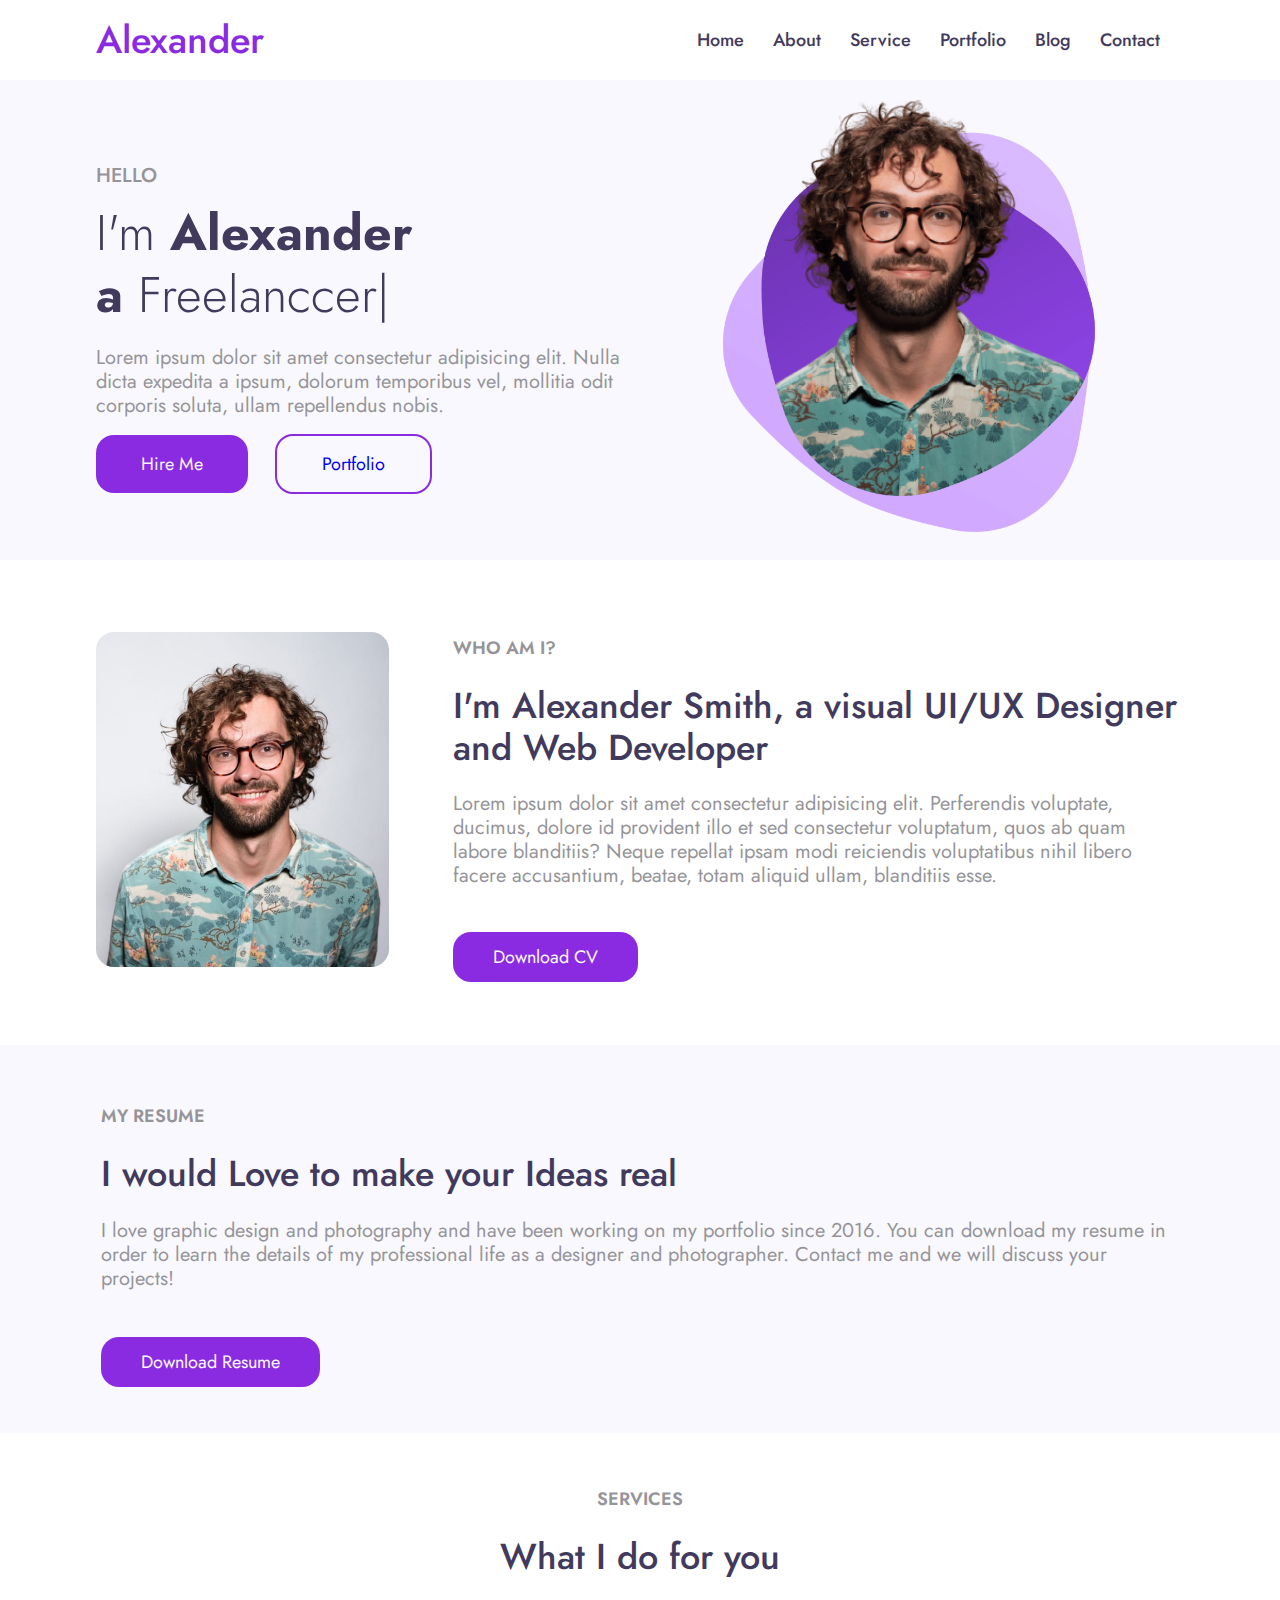
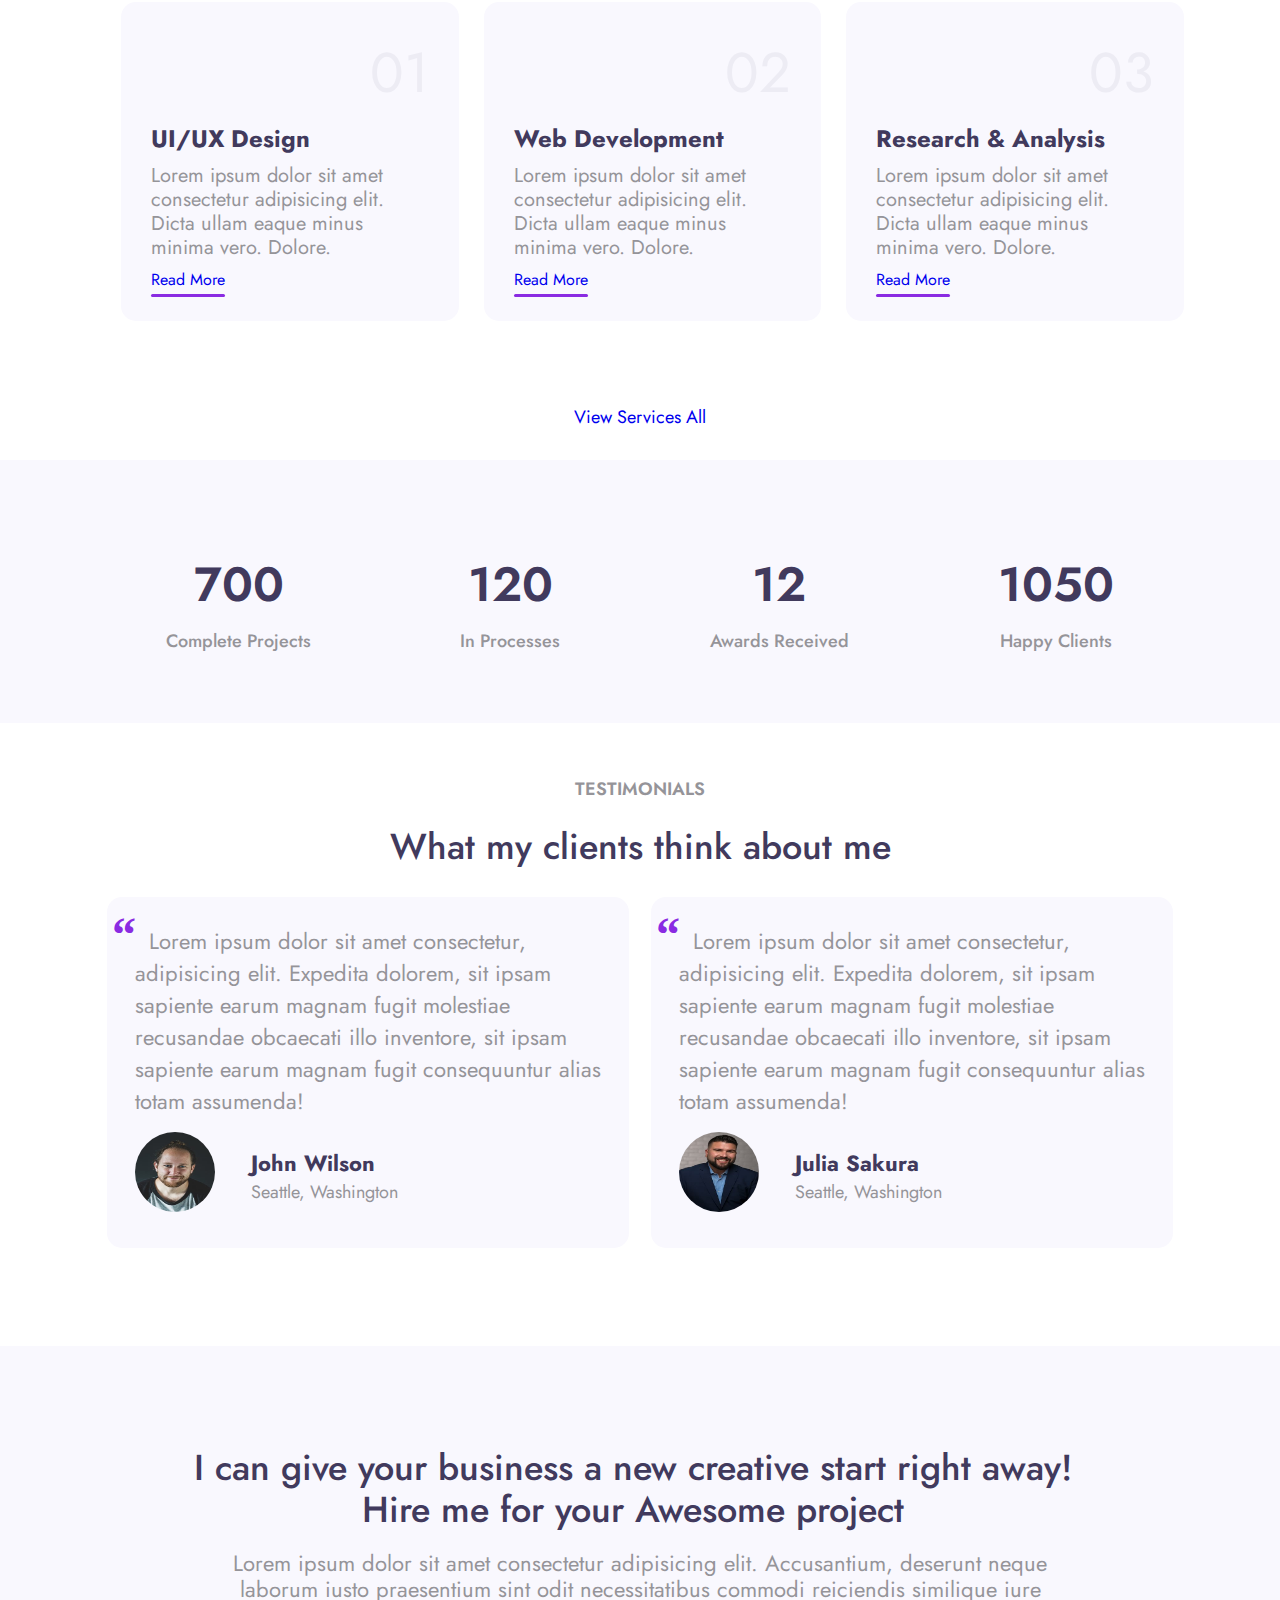
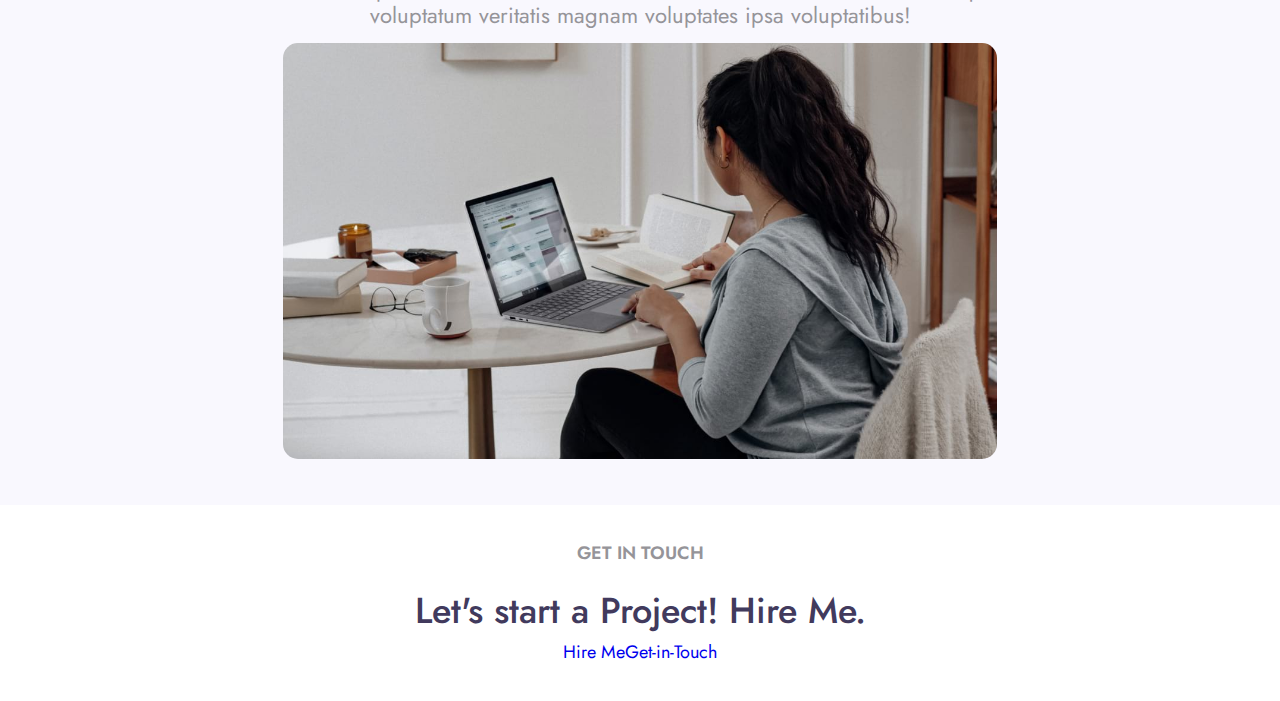
==== index.html @ d148cbe2 "Main Page and About Page Design Done" ====
<!DOCTYPE html>
<html lang="en">
  <head>
    <meta charset="UTF-8" />
    <meta http-equiv="X-UA-Compatible" content="IE=edge" />
    <meta name="viewport" content="width=device-width, initial-scale=1.0" />
    <title>Portfolio-Alexander|Assignment-1</title>
    <link rel="preconnect" href="https://fonts.googleapis.com" />
    <link rel="preconnect" href="https://fonts.gstatic.com" crossorigin />
    <link
      href="https://fonts.googleapis.com/css2?family=DM+Sans:wght@500;700&family=Great+Vibes&family=Inconsolata:wght@500;600;700;800&family=Inter:wght@500;600;700;800&family=Jost:wght@200;300;400;500;600;700&display=swap"
      rel="stylesheet"
    />
    <link
      rel="stylesheet"
      href="https://cdnjs.cloudflare.com/ajax/libs/font-awesome/6.4.0/css/all.min.css"
      integrity="sha512-iecdLmaskl7CVkqkXNQ/ZH/XLlvWZOJyj7Yy7tcenmpD1ypASozpmT/E0iPtmFIB46ZmdtAc9eNBvH0H/ZpiBw=="
      crossorigin="anonymous"
      referrerpolicy="no-referrer"
    />

    <link rel="stylesheet" href="style.css" />
  </head>

  <body>
    <!-- Header section start -->
    <header class="header">
      <div class="container">
        <div class="nav-bar">
          <div class="logo">
            <a href="#">
              <i class="fa-solid fa-laptop-code"></i>
              <span>Alexander</span>
            </a>
          </div>
          <div class="nav-items">
            <a href="#">Home</a>
            <a href=".../../about.html">About</a>
            <a href="#">Service</a>
            <a href="#">Portfolio</a>
            <a href="#"
              >Blog
              <i class="fa-solid fa-chevron-down"></i>
            </a>
            <a href="#">Contact</a>
            <a href="#" title="Bg-Mood Shift">
              <i class="fa-regular fa-moon"></i>
            </a>
          </div>
        </div>
      </div>
    </header>
    <!-- Header section end  -->
    <!-- introduction section start -->
    <section class="introduction">
      <div class="container">
        <div class="intro">
          <div class="intro-info">
            <h4>HELLO</h4>
            <p class="my-name">
              <span>I'm</span>
              <strong>Alexander</strong>
              <strong>a</strong>
              <span>Freelanccer|</span>
            </p>
            <p class="description common-p">
              Lorem ipsum dolor sit amet consectetur adipisicing elit. Nulla
              dicta expedita a ipsum, dolorum temporibus vel, mollitia odit
              corporis soluta, ullam repellendus nobis.
            </p>
            <div class="clear-fix"></div>
            <a href="#" class="btn-primary button">Hire Me</a>
            <a href="#" class="btn-secondary button">Portfolio</a>
          </div>
          <div class="intro-img">
            <img src="./images/photo.png" alt="intro-img" />
          </div>
        </div>
      </div>
    </section>
    <!-- introduction section end -->
    <!-- who-am-i section start -->
    <section class="who-am-i">
      <div class="container">
        <div class="cv">
          <div class="cv-img">
            <img src="./images/myphoto.jpg" alt="my-photo" />
          </div>
          <div class="my-desc">
            <h3 class="head-2">WHO AM I?</h3>
            <h1 class="head-1">
              I'm Alexander Smith, a visual UI/UX Designer and Web Developer
            </h1>
            <p class="common-p">
              Lorem ipsum dolor sit amet consectetur adipisicing elit.
              Perferendis voluptate, ducimus, dolore id provident illo et sed
              consectetur voluptatum, quos ab quam labore blanditiis? Neque
              repellat ipsam modi reiciendis voluptatibus nihil libero facere
              accusantium, beatae, totam aliquid ullam, blanditiis esse.
            </p>
            <p class="clear-fix"></p>
            <div class="button">
              <a href="#">Download CV</a>
            </div>
          </div>
        </div>
      </div>
    </section>
    <!-- who-am-i section end -->
    <!-- my resume section start  -->
    <section class="my-resume">
      <div class="container">
        <div class="resume">
          <h3 class="head-2">MY RESUME</h3>
          <h1 class="head-1">I would Love to make your Ideas real</h1>
          <p class="common-p">
            I love graphic design and photography and have been working on my
            portfolio since 2016. You can download my resume in order to learn
            the details of my professional life as a designer and photographer.
            Contact me and we will discuss your projects!
          </p>
          <p class="clear-fix"></p>
          <div class="button">
            <a href="#">Download Resume</a>
          </div>
        </div>
      </div>
    </section>
    <!-- my resume section end  -->
    <!-- Services Section start  -->
    <section class="service-area">
      <div class="container">
        <div class="services-title">
          <h3 class="head-2">SERVICES</h3>
          <h4 class="head-1">What I do for you</h4>
        </div>
        <div class="service-cards">
          <div class="service-card">
            <div class="card-img">
              <i class="fa-solid fa-pen-to-square"></i>
              <h2>01</h2>
            </div>
            <div class="card-txt">
              <h2>UI/UX Design</h2>
              <p class="common-p">
                Lorem ipsum dolor sit amet consectetur adipisicing elit. Dicta
                ullam eaque minus minima vero. Dolore.
              </p>
              <a href="#">Read More</a>
            </div>
          </div>
          <div class="service-card">
            <div class="card-img">
              <i class="fa-solid fa-laptop-code"></i>
              <h2>02</h2>
            </div>
            <div class="card-txt">
              <h2>Web Development</h2>
              <p class="common-p">
                Lorem ipsum dolor sit amet consectetur adipisicing elit. Dicta
                ullam eaque minus minima vero. Dolore.
              </p>
              <a href="#">Read More</a>
            </div>
          </div>
          <div class="service-card">
            <div class="card-img">
              <i class="fa-solid fa-chart-area"></i>
              <h2>03</h2>
            </div>
            <div class="card-txt">
              <h2>Research & Analysis</h2>
              <p class="common-p">
                Lorem ipsum dolor sit amet consectetur adipisicing elit. Dicta
                ullam eaque minus minima vero. Dolore.
              </p>
              <a href="#">Read More</a>
              <div class="clear-fix"></div>
            </div>
          </div>
        </div>
        <div class="service-view">
          <i class="fa-solid fa-circle circle-1"></i>
          <i class="fa-sharp fa-solid fa-circle circle-2"></i>
          <a href="#"
            >View Services All
            <i class="fa-solid fa-right-long service-all"></i>
          </a>
        </div>
      </div>
    </section>
    <!-- Services section end  -->
    <!-- Happy Clients section  -->
    <section class="happy-clients">
      <div class="container">
        <div class="running-jobs">
          <div class="jobs-card">
            <i class="fa-solid fa-laptop-code"></i>
            <h2>700</h2>
            <h4 class="common-head">Complete Projects</h4>
          </div>
          <div class="jobs-card">
            <i class="fas fa-hourglass-half"></i>
            <h2>120</h2>
            <h4 class="common-head">In Processes</h4>
          </div>
          <div class="jobs-card">
            <i class="fa-sharp fa-solid fa-gift"></i>
            <h2>12</h2>
            <h4 class="common-head">Awards Received</h4>
          </div>
          <div class="jobs-card">
            <i class="fa-regular fa-face-smile"></i>
            <h2>1050</h2>
            <h4 class="common-head">Happy Clients</h4>
          </div>
        </div>
      </div>
    </section>
    <!-- happy-clients section end  -->
    <!-- Testimonials Section Start -->
    <section class="testimonials">
      <div class="container">
        <div class="testimonial-head">
          <h3 class="head-2">Testimonials</h3>
          <h4 class="head-1">What my clients think about me</h4>
        </div>
        <div class="testimonial-cards">
          <div class="testi-card">
            <blockquote>
              <span class="quote-p">
                &nbsp; Lorem ipsum dolor sit amet consectetur, adipisicing elit.
                Expedita dolorem, sit ipsam sapiente earum magnam fugit
                molestiae recusandae obcaecati illo inventore, sit ipsam
                sapiente earum magnam fugit consequuntur alias totam
                assumenda!</span
              >
              <cite>
                <div class="cite-img">
                  <img src="images/team1.jpg" alt="team1" />
                </div>
                <div class="cite-txt">
                  <h2>John Wilson</h2>
                  <p>Seattle, Washington</p>
                </div>
              </cite>
            </blockquote>
          </div>
          <div class="testi-card">
            <blockquote>
              <span class="quote-p">
                &nbsp; Lorem ipsum dolor sit amet consectetur, adipisicing elit.
                Expedita dolorem, sit ipsam sapiente earum magnam fugit
                molestiae recusandae obcaecati illo inventore, sit ipsam
                sapiente earum magnam fugit consequuntur alias totam
                assumenda!</span
              >
              <cite>
                <div class="cite-img">
                  <img src="images/team2.jpg" alt="team2" />
                </div>
                <div class="cite-txt">
                  <h2>Julia Sakura</h2>
                  <p>Seattle, Washington</p>
                </div>
              </cite>
            </blockquote>
          </div>
        </div>
        <div class="testimonial-foot">
          <i class="fa-solid fa-circle circle-1"></i>
          <i class="fa-sharp fa-solid fa-circle circle-2"></i>
          <i class="fa-solid fa-circle circle-2"></i>
        </div>
      </div>
    </section>
    <!-- Testimonials Section end -->
    <!-- business ads section start -->
    <section class="business-ads">
      <div class="container">
        <h1 class="head-1">
          I can give your business a new creative start right away! <br />
          Hire me for your Awesome project
        </h1>
        <p class="common-p">
          Lorem ipsum dolor sit amet consectetur adipisicing elit. Accusantium,
          deserunt neque laborum iusto praesentium sint odit necessitatibus
          commodi reiciendis similique iure voluptatum veritatis magnam
          voluptates ipsa voluptatibus!
        </p>
        <img src="images/bg.jpg" alt="ads-bg" />
        <div class="overlay">
          <a href="#"><i class="fa-solid fa-circle-play"></i></a>
        </div>
      </div>
    </section>
    <!-- business ads section end -->
    <!-- Get in touch section start -->
    <section class="get-in-touch">
      <div class="container">
        <h2 class="head-2">GET IN TOUCH</h2>
        <h3 class="head-1">Let's start a Project! Hire Me.</h3>
        <a href="#" class="btn-primary button">Hire Me</a
        ><a href="#" class="btn-secondary button">Get-in-Touch</a>
      </div>
    </section>
    <!-- Get in touch section end -->
  </body>
</html>
---- style.css ----
* {
  margin: 0;
  padding: 0;
  font-family: "Jost", sans-serif;
}

.header {
  background: white;
  box-shadow: 0px 3px 6px 0px #0c1a2351;
  /* font-family: 'DM Sans', sans-serif; */
  /* font-family: 'Inconsolata', monospace; */
  /* font-family: 'Inter', sans-serif; */
  font-family: "Jost", sans-serif;
}

a {
  text-decoration: none;
}

.common-p {
  font-size: 20px;
  font-weight: 400;
  line-height: 24px;
  color: #959499;
}

.container {
  width: 85%;
  margin: 0 auto;
}

.nav-bar {
  display: flex;
  align-items: center;
  justify-content: space-between;
  height: 80px;
}

.nav-items a {
  margin-left: 24px;
  color: #413a5d;
  font-size: 18px;
  line-height: 30px;
  font-weight: 500;
}

.nav-items a:hover {
  color: blueviolet;
}

.logo {
  font-weight: 500;
  font-size: 38px;
  line-height: 52px;
}

.logo a {
  color: blueviolet;
}

/* .introduction css start  */

.introduction {
  background-color: #f9f8fe;
}

.intro {
  display: flex;
  align-items: center;
  justify-content: space-between;
}

.intro-info {
  width: 50%;
  margin-right: 30px;
  /* font-family: 'Jost', sans-serif; */
}

.intro-info h4 {
  color: #959499;
  font-size: 20px;
  font-weight: 500;
  line-height: 22px;
  margin-bottom: 15px;
}

.intro-info .my-name {
  width: 60%;
  font-size: 50px;
  font-weight: 500;
  color: #413a5d;
  line-height: 62px;
}

.intro-info .my-name span {
  font-weight: 300;
}

.intro-info .description {
  margin: 20px 0px 35px 0px;
  padding-right: 15px;
}

.intro-info a {
  margin-right: 22px;
}

.button {
  border-radius: 18px;
  font-size: 18px;
  font-weight: 400;
  line-height: 22px;
}

.intro-info .btn-primary {
  margin-top: 15px;
  color: whitesmoke;
  padding: 16px 45px;
  background-color: blueviolet;
}

.intro-info .btn-secondary {
  border: 2px solid blueviolet;
  padding: 15px 45px;
}

.intro-img {
  width: 480px;
  height: 480px;
  margin-right: 30px;
}

.intro-img img {
  width: 100%;
  height: 100%;
}

/* .introduction css end  */

/* .who-am-i css start  */

.who-am-i {
  background-color: white;
}

.cv {
  display: flex;
  align-items: center;
  justify-content: space-around;
  margin: 40px 0px;
  padding: 32px 0px;
}

.cv-img {
  width: 95%;
  margin-right: 40px;
}

.cv-img img {
  border-radius: 18px;
  width: 100%;
  height: 100%;
}

.cv .my-desc {
  margin-left: 24px;
}

.head-2 {
  color: #959499;
  font-size: 18px;
  font-weight: 600;
  line-height: 22px;
  padding-bottom: 10px;
  margin-bottom: 15px;
  text-transform: uppercase;
}

.head-1 {
  color: #413a5d;
  font-size: 36px;
  font-weight: 500;
  line-height: 42px;
  margin-bottom: 10px;
}

.cv .my-desc p {
  margin: 14px 0px;
  padding: 10px 0px;
}

.clear-fix {
  clear: both;
}

.my-desc .button a {
  background-color: blueviolet;
  color: #f9f8fe;
  padding: 12px 40px;
  border-radius: 18px;
}

/* .who-am-i css End  */

/* .my-resume css start  */

.my-resume {
  background-color: #f9f8fe;
}

.resume {
  padding: 60px 5px;
}

.resume p {
  margin: 15px 0px;
  padding: 10px 0px;
}

.resume .button a {
  background-color: blueviolet;
  color: #f9f8fe;
  margin-top: 20px;
  padding: 12px 40px;
  border-radius: 18px;
}

/* .my-resume css end  */

/* Sercices css start  */

.services-title {
  margin-top: 25px;
  padding-top: 30px;
  text-align: center;
}

.service-cards {
  display: flex;
  justify-content: space-between;
  align-items: center;
  margin-top: 25px;
}

.service-card {
  background-color: #f9f8fe;
  margin-left: 25px;
  border-radius: 15px;
  padding: 30px;
}

.card-img {
  margin-bottom: 7px;
  display: flex;
  align-items: center;
  justify-content: space-between;
}

.service-card .card-img h2 {
  font-size: 56px;
  font-weight: 400;
  color: #edecf4;
}

.service-card .card-img i {
  font-size: 35px;
  font-weight: 600;
  color: blueviolet;
}

.service-card .card-txt h2 {
  color: #413a5d;
  margin: 8px 0px;
}

.service-card .card-txt p {
  margin: 8px 0px;
}

.service-card .card-txt a {
  position: relative;
}

.service-card .card-txt a::after {
  position: absolute;
  left: 0;
  bottom: -6px;
  content: "";
  height: 3px;
  width: 100%;
  background-color: blueviolet;
  border-radius: 5px;
}

.service-view {
  margin-top: 30px;
  padding: 20px;
  text-align: center;
}

.service-view a {
  display: block;
  margin: 10px 0px;
  font-size: 18px;
}

.circle-1 {
  color: blueviolet;
  margin-left: 5px;
  font-size: 12px;
}

.circle-2 {
  color: #edecf4;
  margin-left: 5px;
  font-size: 12px;
}

.service-view a .service-all {
  font-size: 16px;
  color: #413a5d;
  font-weight: 600;
}

/* Sercices css end  */

/* Happy Clients css start  */

.happy-clients {
  background-color: #f9f8fe;
}

.running-jobs {
  display: flex;
  align-items: center;
  justify-content: space-between;
}

.jobs-card {
  text-align: center;
  padding: 70px;
}

.running-jobs .jobs-card i {
  color: blueviolet;
  font-size: 40px;
}

.running-jobs .jobs-card h2 {
  font-size: 48px;
  color: #413a5d;
  margin-top: 20px;
  font-weight: 600;
}

.jobs-card .common-head {
  font-size: 18px;
  font-weight: 500;
  line-height: 24px;
  color: #959499;
  margin-top: 10px;
}

/* Happy Clients css end  */

/* testimonial css start  */

.testimonial-head {
  margin-top: 25px;
  padding-top: 30px;
  text-align: center;
}

.testimonial-cards {
  display: flex;
  align-items: center;
  justify-content: space-around;
  margin-top: 30px;
}

.testimonial-cards .testi-card {
  width: 48%;
  background-color: #f9f8fe;
  border-radius: 15px;
}

.testi-card blockquote {
  display: block;
  font-size: 20px;
  position: relative;
  padding: 28px;
}

.quote-p {
  color: #959499;
  font-size: 22px;
}

.testi-card blockquote::before {
  content: "\201c";
  position: absolute;
  top: 10px;
  left: 5px;
  font-size: 48px;
  font-family: "Times New Roman", Times, serif;
  font-weight: 600;
  color: blueviolet;
}

.testi-card blockquote cite {
  display: flex;
  padding-top: 15px;
  font-style: normal;
  align-items: center;
}

.testi-card blockquote .cite-img {
  width: 25%;
  height: auto;
}

.testi-card blockquote cite img {
  border-radius: 50%;
  width: 80px;
  height: 80px;
}

.testi-card blockquote cite .cite-txt h2 {
  font-size: 22px;
  color: #413a5d;
}

.testi-card blockquote cite .cite-txt p {
  color: #959499;
  font-size: 18px;
}

.testimonial-foot {
  margin: 25px 0 30px 0;
  padding-top: 20px;
  text-align: center;
}

/* testimonial css end  */

/* Business ads css start  */

.business-ads {
  background-color: #f9f8fe;
  text-align: center;
  padding: 40px;
  position: relative;
}

.business-ads .container h1 {
  padding: 60px 30px 10px 15px;
}

.business-ads .container p {
  margin: 0px 40px;
  padding: 0px 40px 15px 40px;
  font-size: 22px;
  line-height: 26px;
}

.business-ads .container img {
  width: 70%;
  border-radius: 15px;
  margin: 0px 15px;
}

.business-ads .container .overlay i {
  font-size: 70px;
  background-color: blueviolet;
  color: #f8f5ffeb;
  position: absolute;
  top: 60%;
  left: 47%;
  border-radius: 52%;
}

/* Business ads css end  */

/* Get in touch css Start  */

.get-in-touch {
  margin: 22px;
  padding: 15px;
  text-align: center;
}

/* Get in touch css end  */
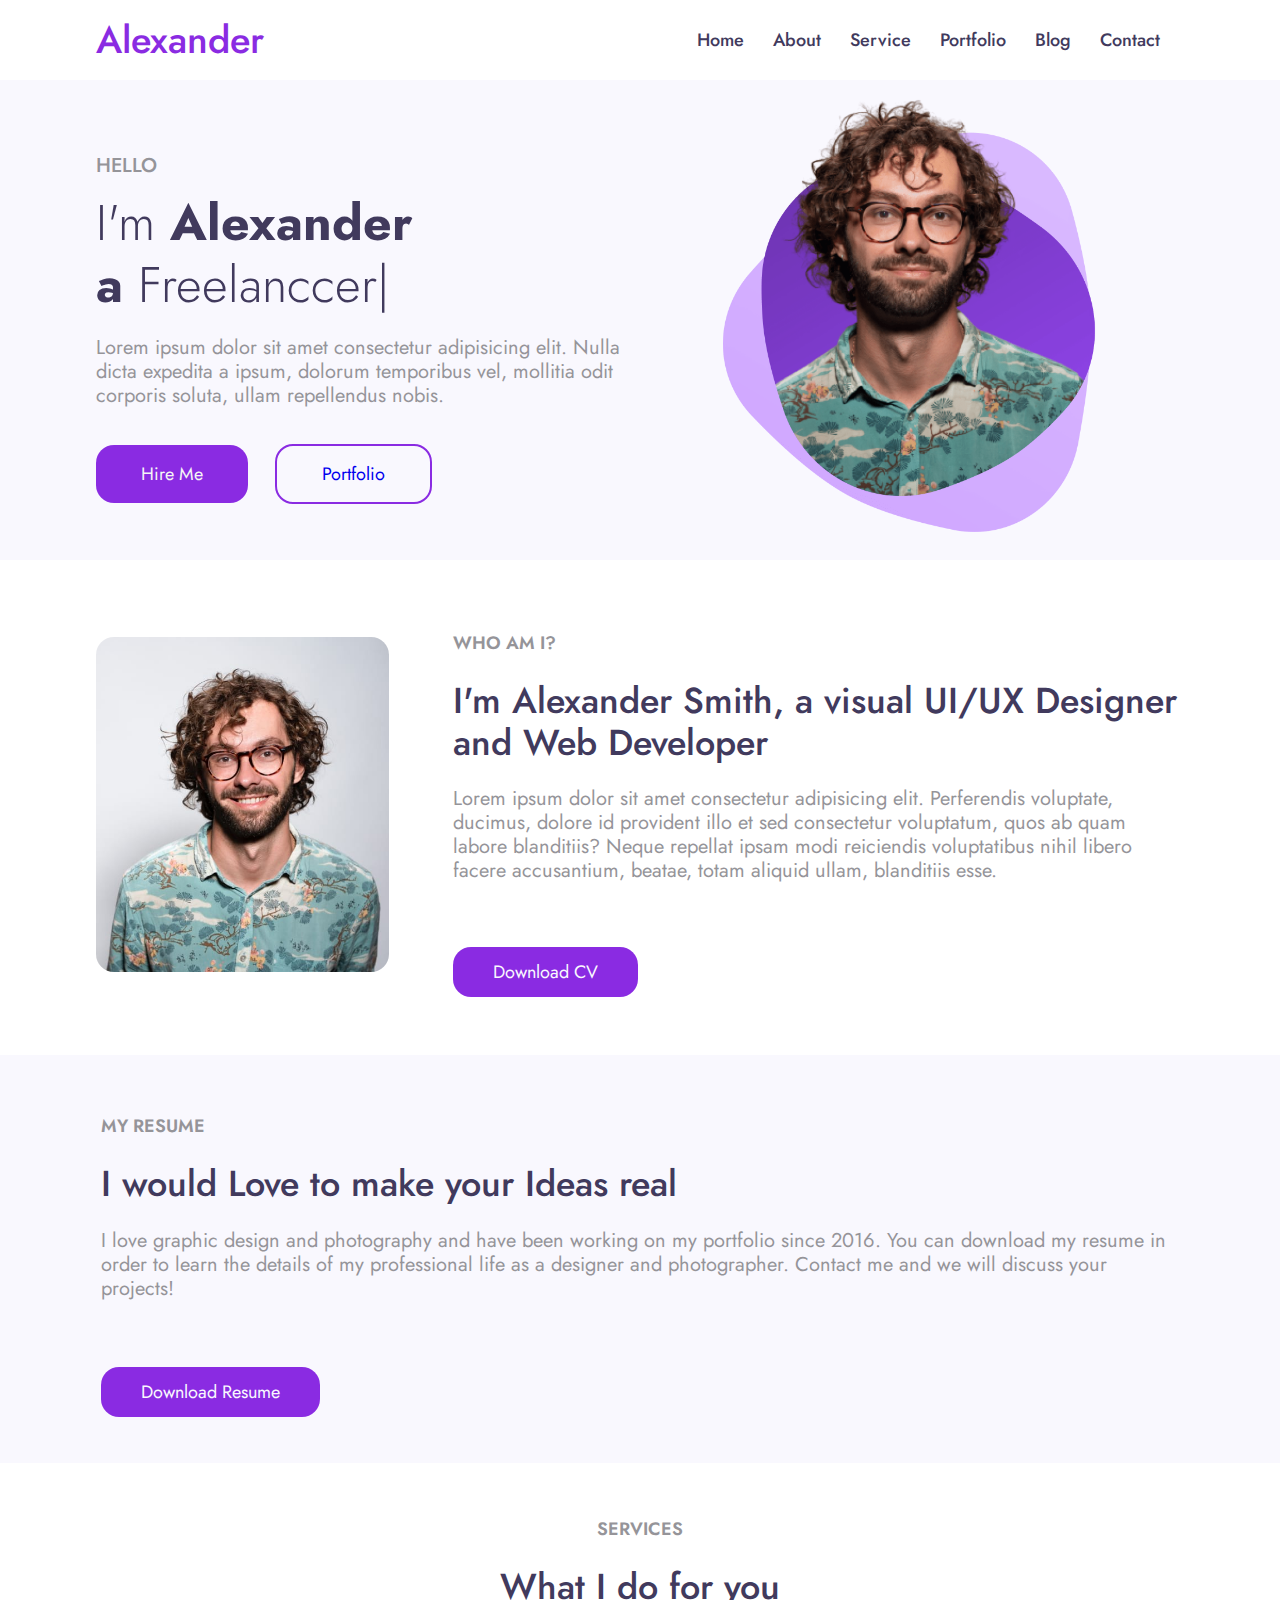
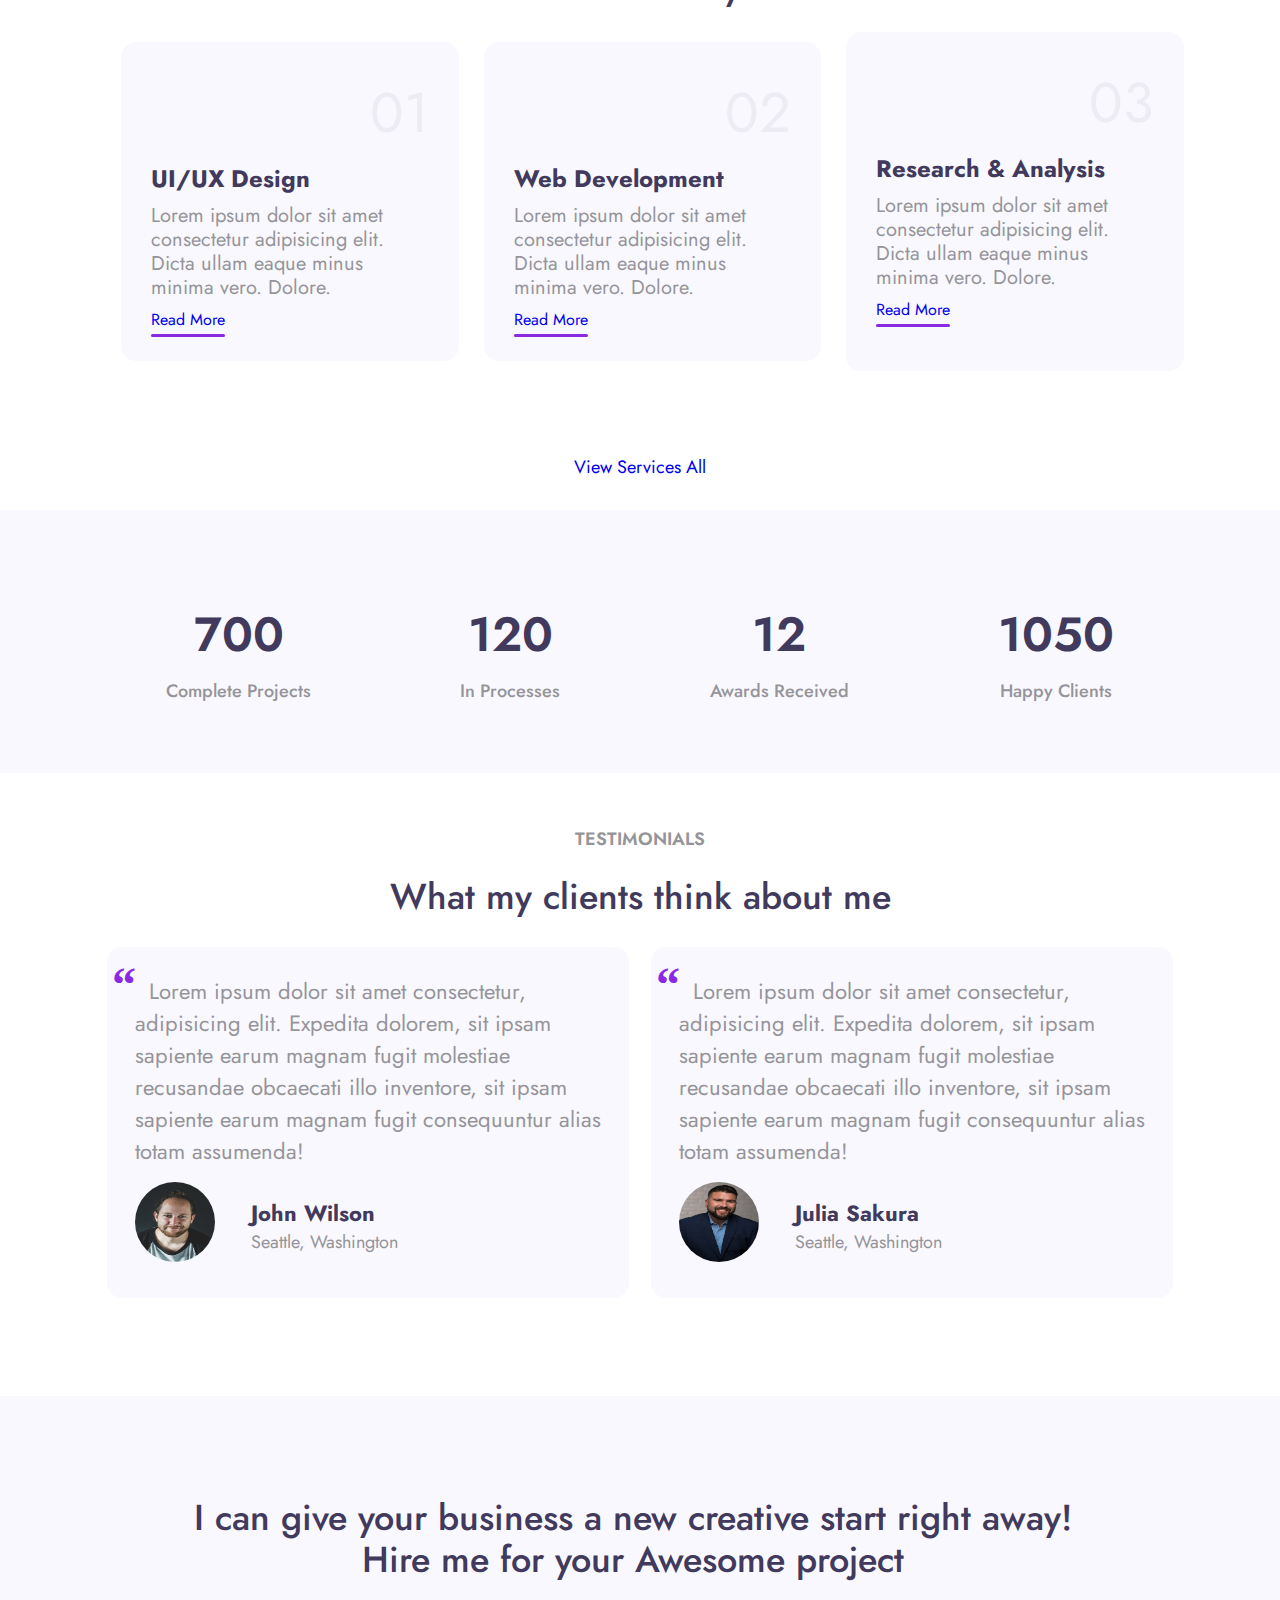
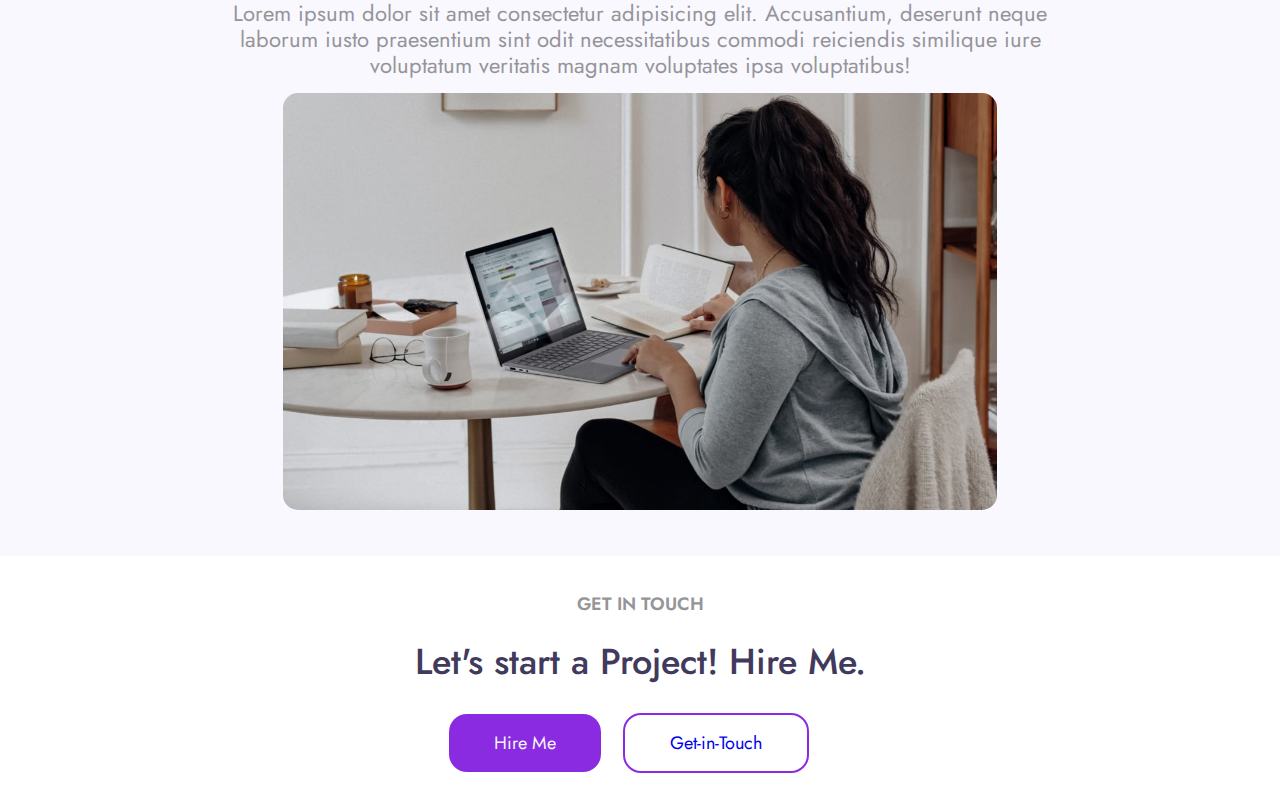
==== commit 81cfb613: "Home Page touch button design update" ====
--- a/index.html
+++ b/index.html
@@ -300,8 +300,10 @@
       <div class="container">
         <h2 class="head-2">GET IN TOUCH</h2>
         <h3 class="head-1">Let's start a Project! Hire Me.</h3>
-        <a href="#" class="btn-primary button">Hire Me</a
-        ><a href="#" class="btn-secondary button">Get-in-Touch</a>
+        <div class="touch-btn">
+          <a href="#" class="btn-primary button">Hire Me</a
+          ><a href="#" class="btn-secondary button">Get-in-Touch</a>
+        </div>
       </div>
     </section>
     <!-- Get in touch section end -->
--- a/style.css
+++ b/style.css
@@ -112,14 +112,13 @@
   line-height: 22px;
 }
 
-.intro-info .btn-primary {
-  margin-top: 15px;
+.btn-primary {
   color: whitesmoke;
   padding: 16px 45px;
   background-color: blueviolet;
 }
 
-.intro-info .btn-secondary {
+.btn-secondary {
   border: 2px solid blueviolet;
   padding: 15px 45px;
 }
@@ -191,6 +190,7 @@
 
 .clear-fix {
   clear: both;
+  height: 20px;
 }
 
 .my-desc .button a {
@@ -489,4 +489,13 @@
   text-align: center;
 }
 
+.touch-btn {
+  margin-top: 30px;
+  padding-top: 20px;
+}
+
+.get-in-touch .touch-btn a {
+  margin-right: 22px;
+}
+
 /* Get in touch css end  */
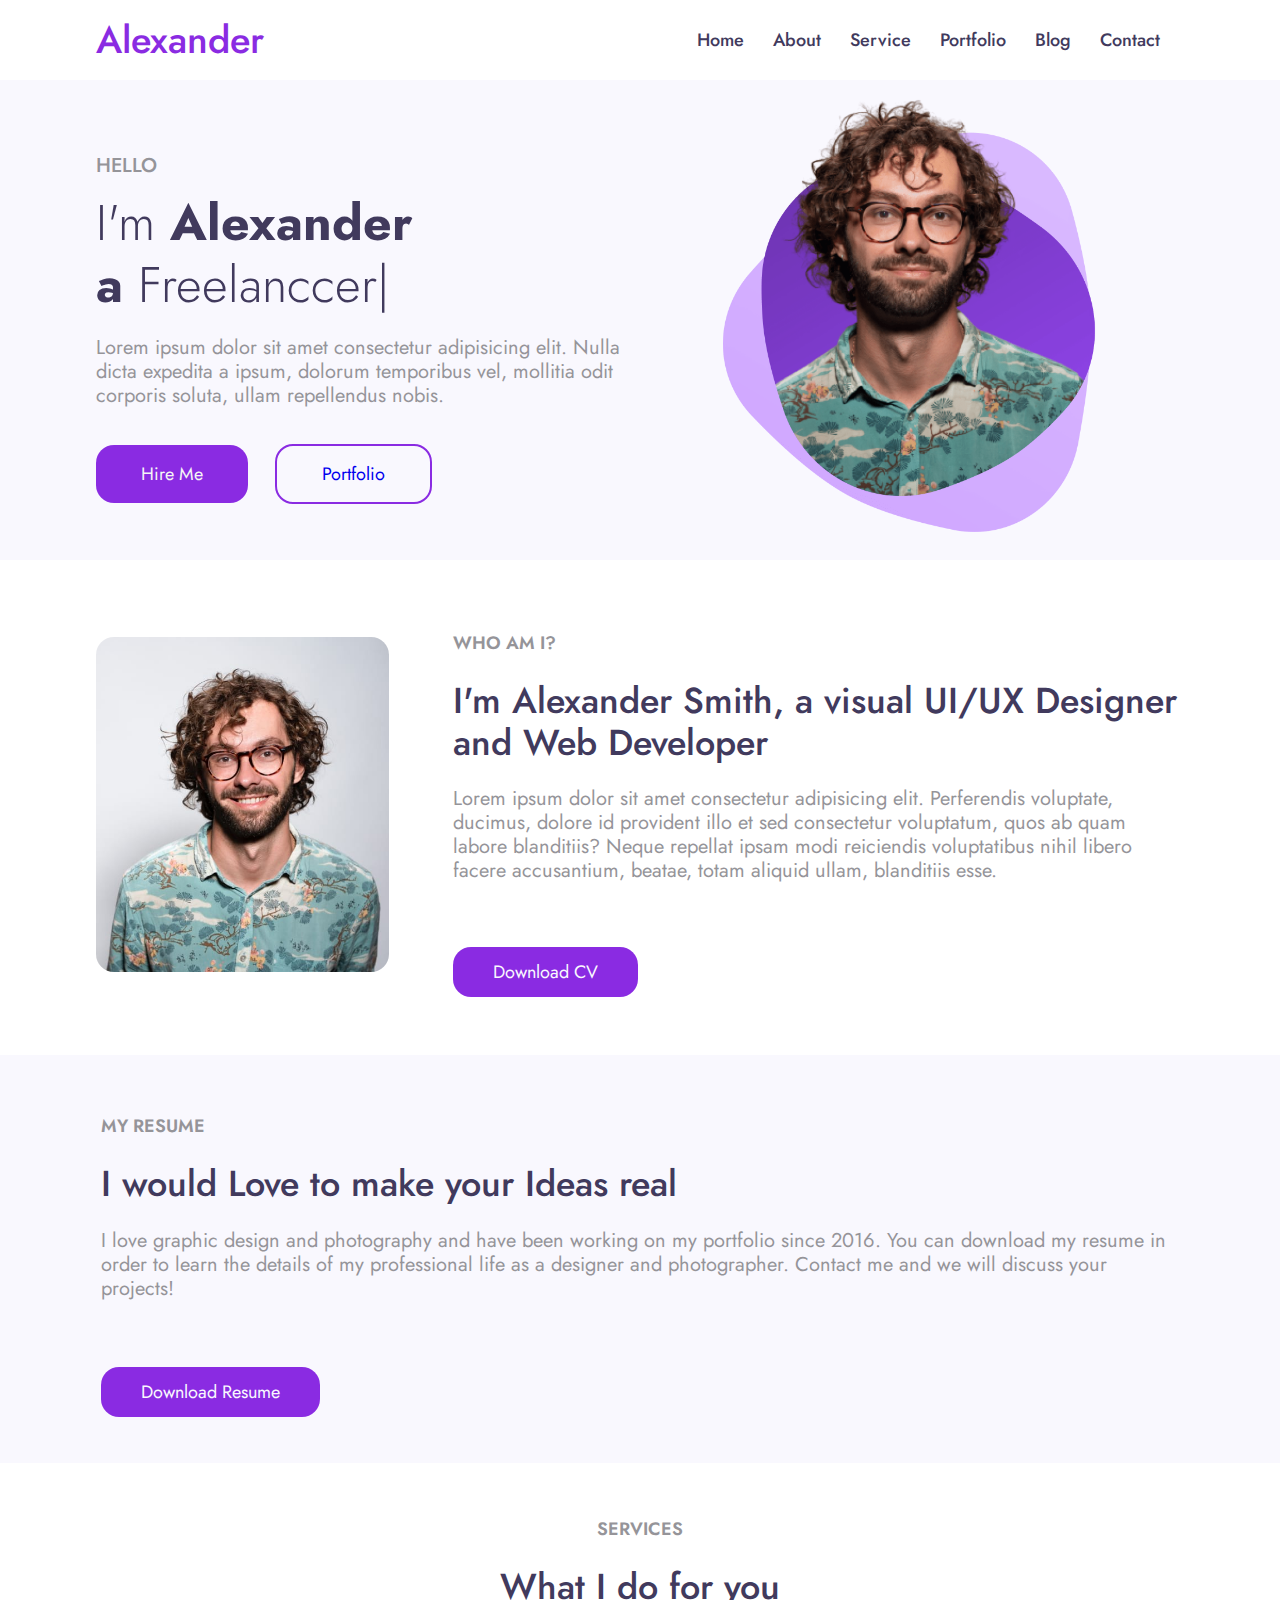
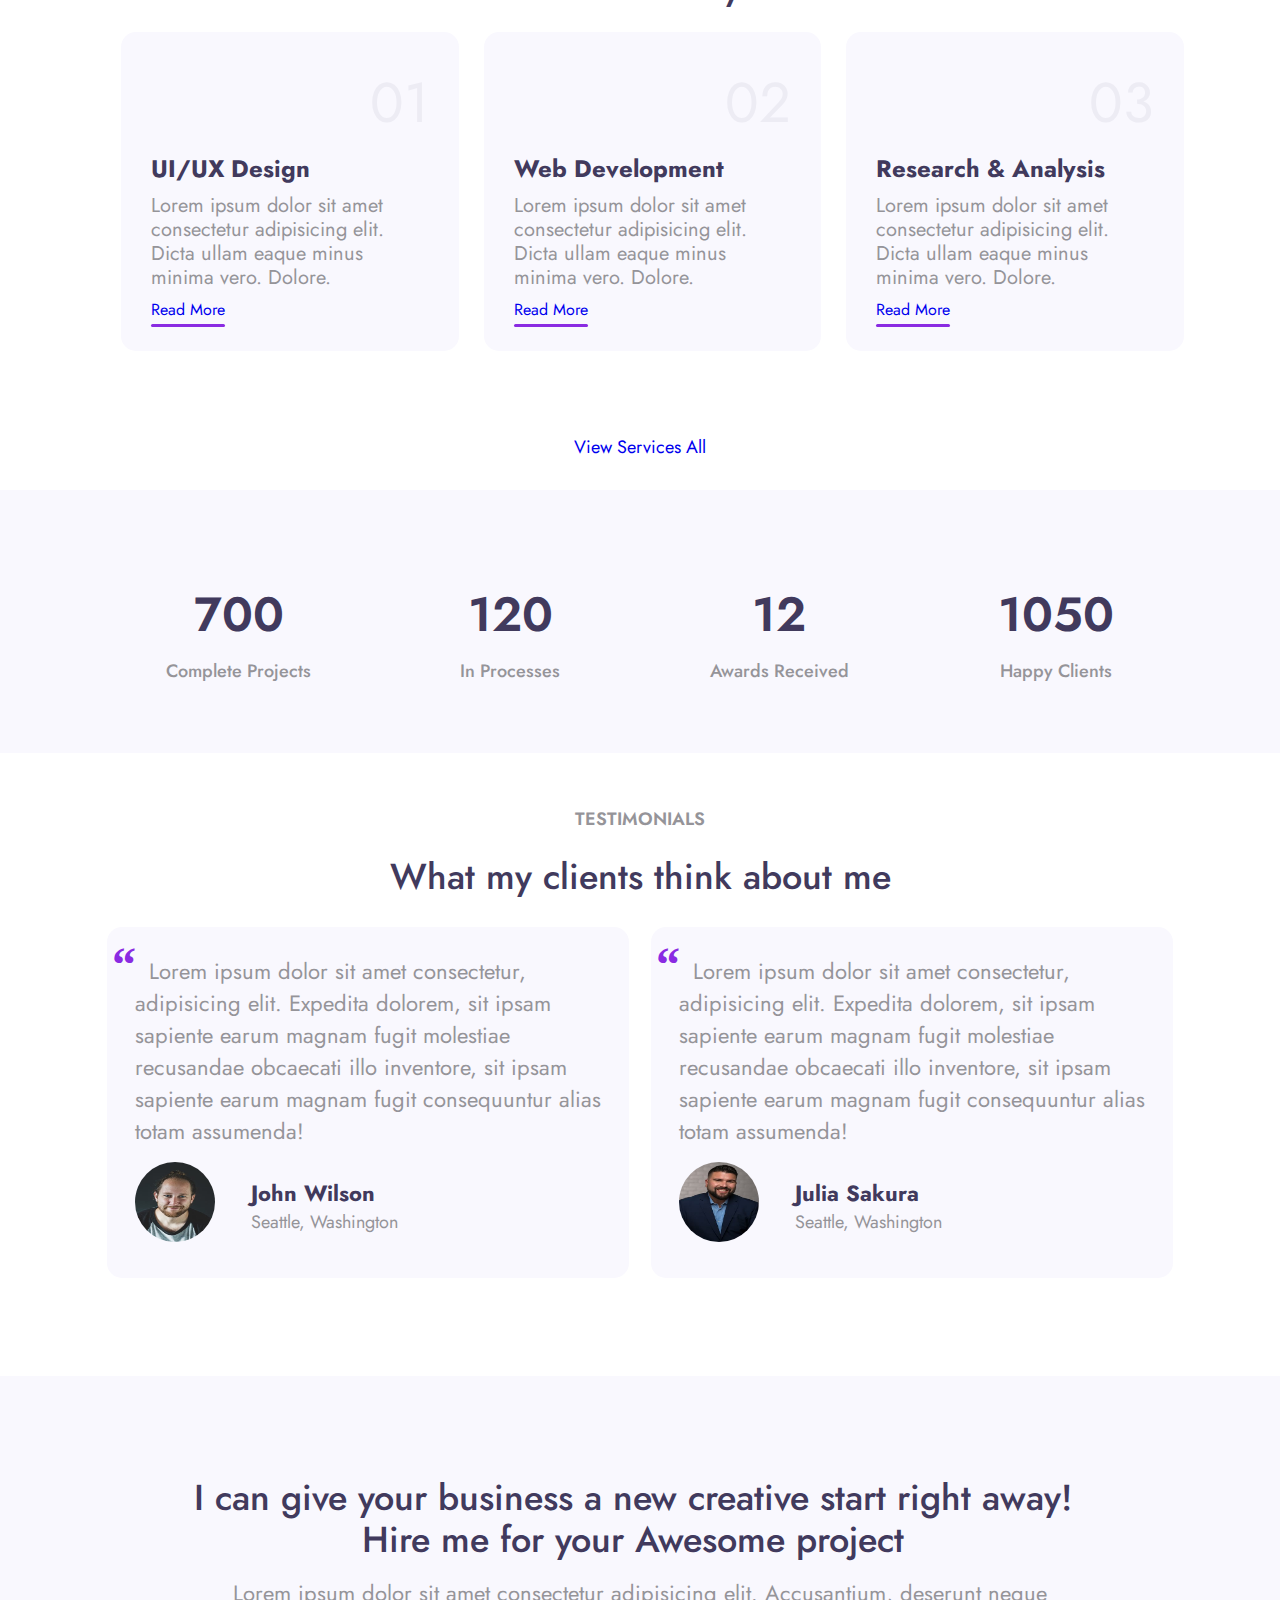
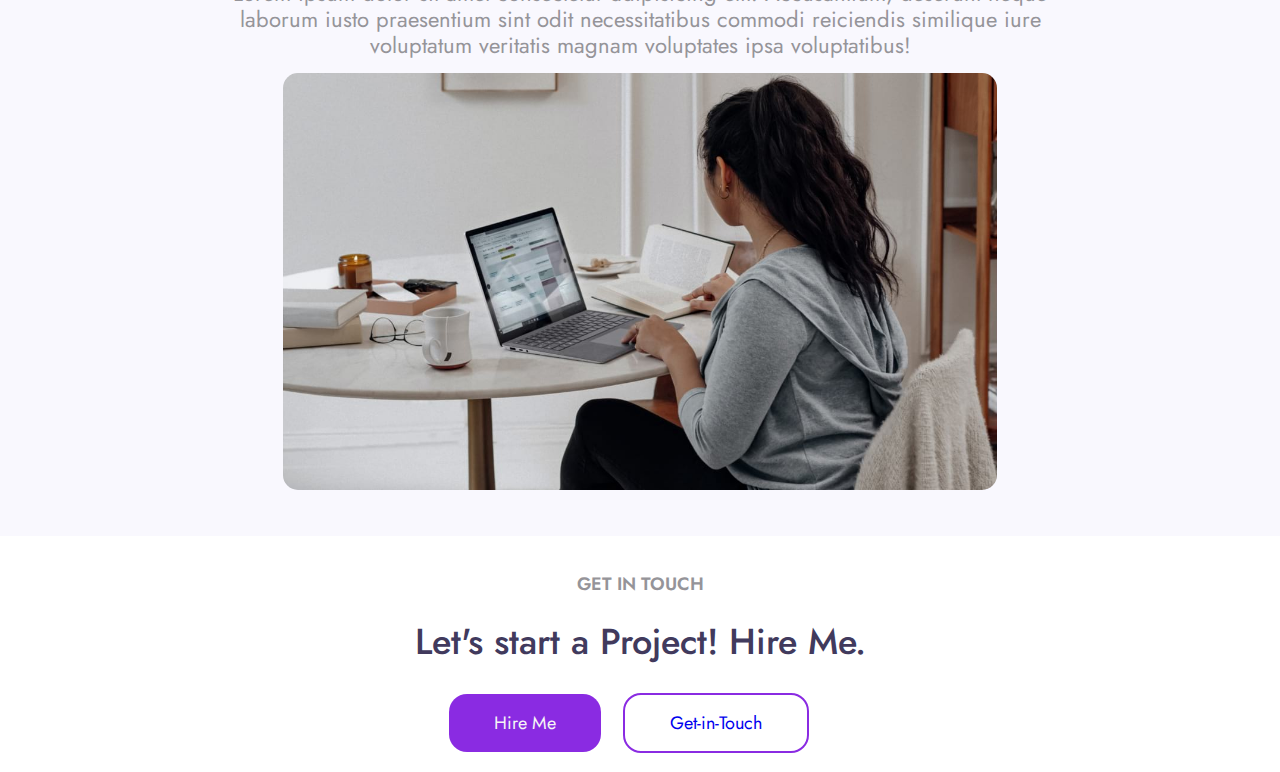
==== commit b3dcb792: "Hompage service section update" ====
--- a/index.html
+++ b/index.html
@@ -4,7 +4,7 @@
     <meta charset="UTF-8" />
     <meta http-equiv="X-UA-Compatible" content="IE=edge" />
     <meta name="viewport" content="width=device-width, initial-scale=1.0" />
-    <title>Portfolio-Alexander|Assignment-1</title>
+    <title>Portfolio-Alexander | Assignment-1</title>
     <link rel="preconnect" href="https://fonts.googleapis.com" />
     <link rel="preconnect" href="https://fonts.gstatic.com" crossorigin />
     <link
@@ -42,7 +42,7 @@
               >Blog
               <i class="fa-solid fa-chevron-down"></i>
             </a>
-            <a href="#">Contact</a>
+            <a href=".../../contact.html">Contact</a>
             <a href="#" title="Bg-Mood Shift">
               <i class="fa-regular fa-moon"></i>
             </a>
@@ -175,7 +175,7 @@
                 ullam eaque minus minima vero. Dolore.
               </p>
               <a href="#">Read More</a>
-              <div class="clear-fix"></div>
+              <!-- <div class="clear-fix"></div> -->
             </div>
           </div>
         </div>
